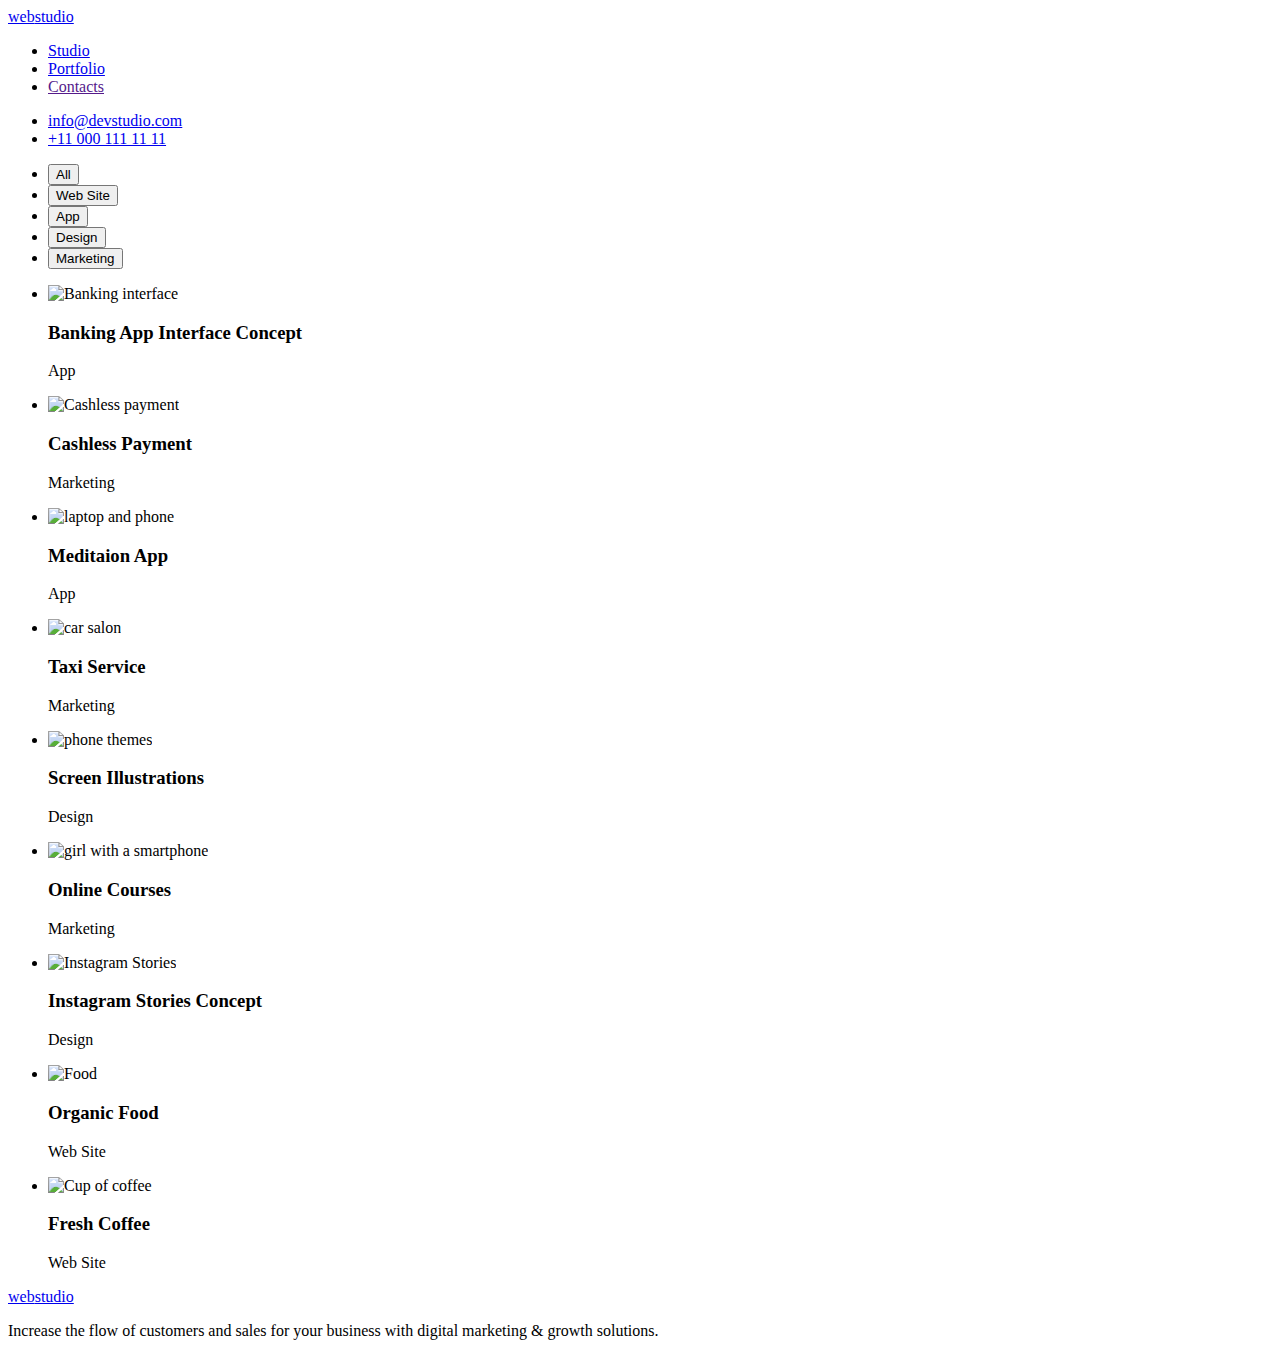
==== portfolio.html @ 108a59f2 "Add files via upload" ====
<!DOCTYPE html>
<html lang="en">
  <head>
    <meta charset="UTF-8" />
    <meta http-equiv="X-UA-Compatible" content="IE=edge" />
    <meta name="viewport" content="width=device-width, initial-scale=1.0" />
    <title>Portfolio</title>
    <link rel="stylesheet" href="css/style.css" />
    <link rel="preconnect" href="https://fonts.googleapis.com" />
    <link rel="preconnect" href="https://fonts.gstatic.com" crossorigin />
    <link
      href="https://fonts.googleapis.com/css2?family=Raleway:wght@700&family=Roboto:wght@400;500;700;900&display=swap"
      rel="stylesheet"
    />
  </head>
  <body>
    <header>
      <nav>
        <a href="./index.html" class="logo"
          ><span class="iris">web</span><span class="navy-blue">studio</span></a
        >
        <ul>
          <li><a href="./index.html" class="link">Studio</a></li>
          <li>
            <a href="./portfolio.html" class="link"
              ><span class="iris">Portfolio</span></a
            >
          </li>
          <li><a href="" class="link">Contacts</a></li>
        </ul>
      </nav>
      <ul>
        <li>
          <a href="mailto:info@devstudio.com" class="contacts"
            >info@devstudio.com</a
          >
        </li>
        <li>
          <a href="tel:+110001111111" class="contacts">+11 000 111 11 11</a>
        </li>
      </ul>
    </header>
    <main>
      <section>
        <ul class="projects-link">
          <li><button class="button-first" type="button">All</button></li>
          <li><button class="button" type="button">Web Site</button></li>
          <li><button class="button" type="button">App</button></li>
          <li><button class="button" type="button">Design</button></li>
          <li><button class="button" type="button">Marketing</button></li>
        </ul>
        <ul>
          <li>
            <img src="images/img8.jpg" alt="Banking interface" width="360" />
            <h3 class="card-title">Banking App Interface Concept</h3>
            <p>App</p>
          </li>
          <li>
            <img src="images/img9.jpg" alt="Cashless payment" />
            <h3 class="card-title">Cashless Payment</h3>
            <p>Marketing</p>
          </li>
          <li>
            <img src="images/img10.jpg" alt="laptop and phone" width="360" />
            <h3 class="card-title">Meditaion App</h3>
            <p>App</p>
          </li>
          <li>
            <img src="images/img11.jpg" alt="car salon" width="360" />
            <h3 class="card-title">Taxi Service</h3>
            <p>Marketing</p>
          </li>
          <li>
            <img src="images/img12.jpg" alt="phone themes" width="360" />
            <h3 class="card-title">Screen Illustrations</h3>
            <p>Design</p>
          </li>
          <li>
            <img
              src="images/img13.jpg"
              alt="girl with a smartphone"
              width="360"
            />
            <h3 class="card-title">Online Courses</h3>
            <p>Marketing</p>
          </li>
          <li>
            <img src="images/img14.jpg" alt="Instagram Stories" width="360" />
            <h3 class="card-title">Instagram Stories Concept</h3>
            <p>Design</p>
          </li>
          <li>
            <img src="images/img15.jpg" alt="Food" width="360" />
            <h3 class="card-title">Organic Food</h3>
            <p>Web Site</p>
          </li>
          <li>
            <img src="images/img16.jpg" alt="Cup of coffee" width="360" />
            <h3 class="card-title">Fresh Coffee</h3>
            <p>Web Site</p>
          </li>
        </ul>
      </section>
    </main>
    <footer class="foot">
      <a href="/index.html" class="logo"
        ><span class="iris">web</span><span class="foot-logo">studio</span></a
      >
      <p class="foot-text">
        Increase the flow of customers and sales for your business with digital
        marketing & growth solutions.
      </p>
    </footer>
  </body>
</html>
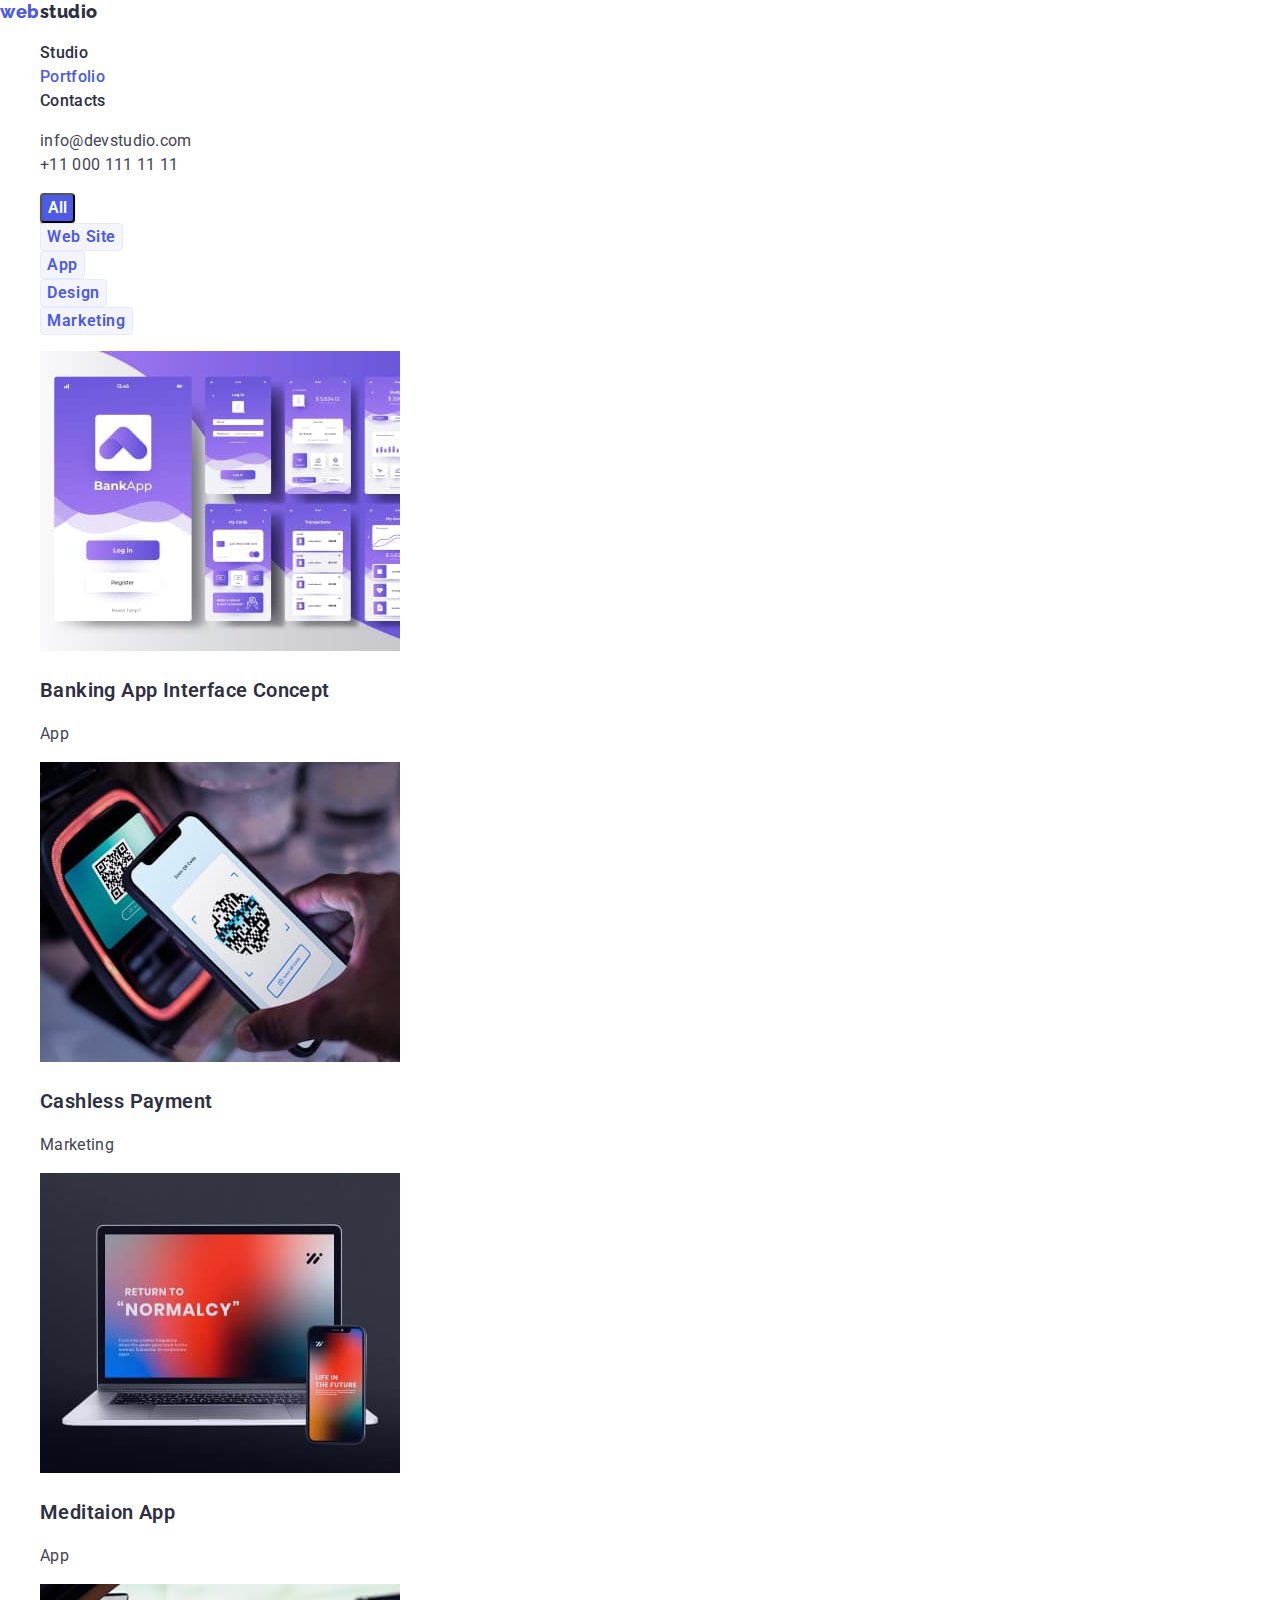
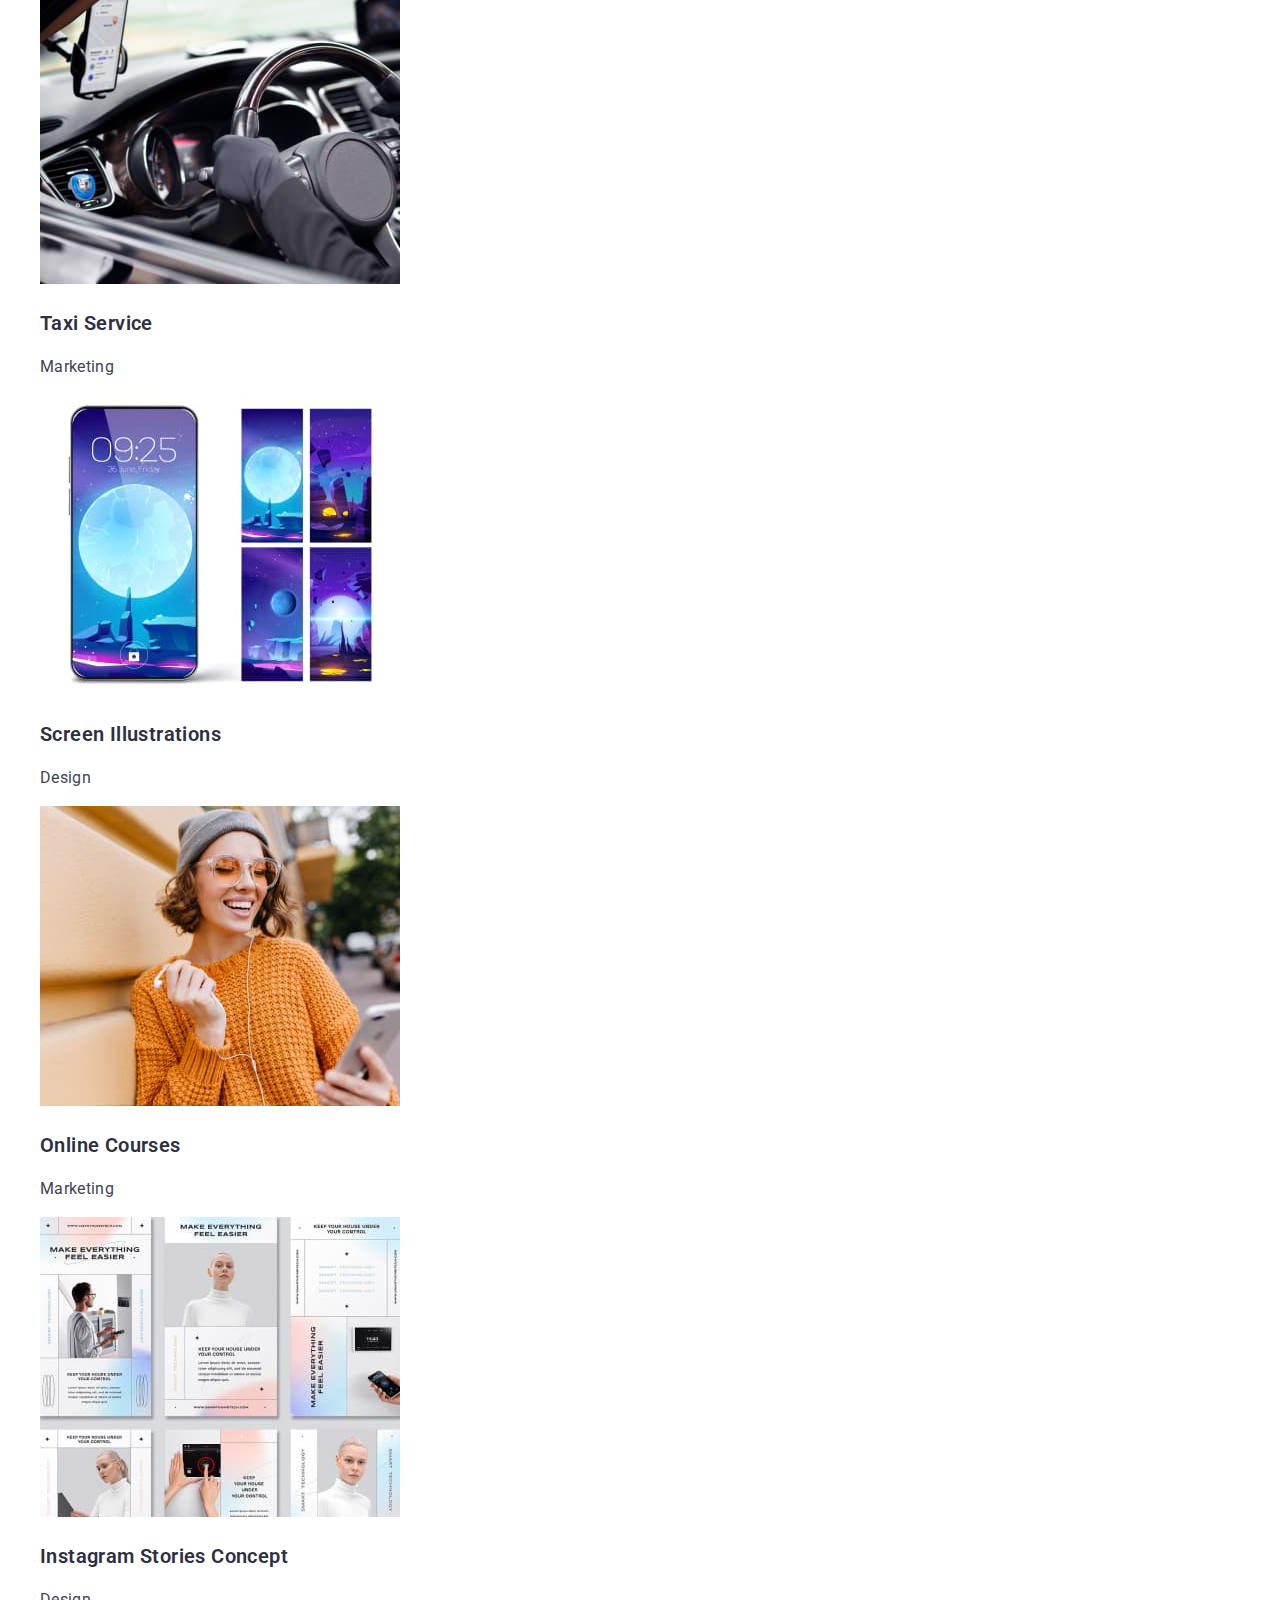
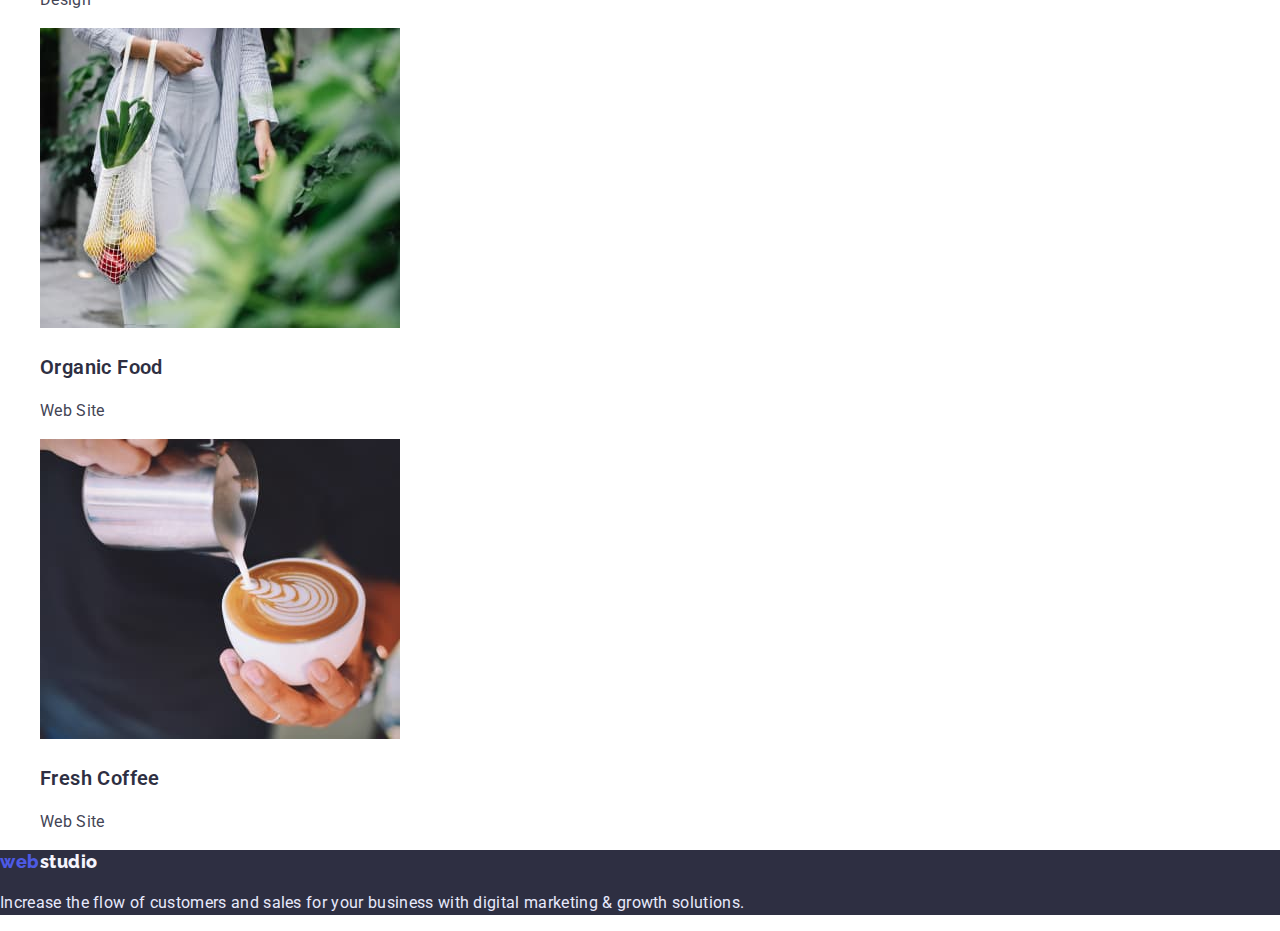
==== commit 209563f7: "нормалізація" ====
--- a/portfolio.html
+++ b/portfolio.html
@@ -5,13 +5,17 @@
     <meta http-equiv="X-UA-Compatible" content="IE=edge" />
     <meta name="viewport" content="width=device-width, initial-scale=1.0" />
     <title>Portfolio</title>
-    <link rel="stylesheet" href="css/style.css" />
     <link rel="preconnect" href="https://fonts.googleapis.com" />
     <link rel="preconnect" href="https://fonts.gstatic.com" crossorigin />
     <link
       href="https://fonts.googleapis.com/css2?family=Raleway:wght@700&family=Roboto:wght@400;500;700;900&display=swap"
       rel="stylesheet"
     />
+    <link
+      rel="stylesheet"
+      href="https://cdnjs.cloudflare.com/ajax/libs/modern-normalize/1.1.0/modern-normalize.min.css"
+    />
+    <link rel="stylesheet" href="css/style.css" />
   </head>
   <body>
     <header>
--- a/css/style.css
+++ b/css/style.css
@@ -0,0 +1,149 @@
+:root {
+  --color-text: #434455;
+  --color-primary-brand: #4D5AE5;
+  --color-dark: #2E2F42;
+  --color-white: #ffffff;
+  --color-light: #F4F4FD;
+  --color-accent: #E7E9FC;
+}
+
+body {
+  font-family: "Roboto", sans-serif;
+  font-style: normal;
+  font-weight: 400;
+  font-size: 16px;
+  line-height: 1.5;
+  letter-spacing: 0.02em;
+  color: var(--color-text);
+}
+
+ul {
+list-style-type: none;
+}
+
+.link {
+  font-weight: 500;
+  font-size: 16px;
+  line-height: 1.5;
+  letter-spacing: 0.02em;
+  color: var(--color-dark);
+  text-decoration: none;
+}
+
+.link:hover,
+.link:focus {
+  color: var(--color-text);
+}
+
+.link:active {
+  color: var(--color-primary-brand);
+}
+
+.logo {
+  font-family: "Raleway", sans-serif;
+  font-style: normal;
+  font-weight: 800;
+  font-size: 18px;
+  line-height: 1.33;
+  letter-spacing: 0.03em;
+  text-decoration: none;
+}
+
+.iris {
+  color: var(--color-primary-brand);
+}
+
+.navy-blue {
+  color: var(--color-dark);
+}
+
+.contacts {
+  color: var(--color-text);
+  text-decoration: none;
+}
+
+.hero {
+  background-color: var(--color-dark);
+  color: var(--color-white);
+}
+
+.button {
+  background-color: var(--color-light);
+  border: 1px solid var(--color-accent);
+  border-radius: 4px;
+  font-weight: 600;
+  font-size: 16px;
+  line-height: 1.5;
+  letter-spacing: 0.04em;
+  color: var(--color-primary-brand);
+  cursor: pointer;
+}
+
+.button:hover,
+.button:focus {
+  background-color: var(--color-primary-brand);
+  color: var(--color-white);
+  box-shadow: 0px 1px 6px rgba(46, 47, 66, 0.08), 0px 1px 1px rgba(46, 47, 66, 0.16), 0px 2px 1px rgba(46, 47, 66, 0.08);
+  border-radius: 4px;
+}
+
+.button-first {
+  background-color: var(--color-primary-brand);
+  box-shadow: 0px 3px 1px rgba(0, 0, 0, 0.1), 0px 2px 1px rgba(0, 0, 0, 0.08), 0px 2px 2px rgba(0, 0, 0, 0.12);
+  border-radius: 4px;
+  font-weight: 600;
+  font-size: 16px;
+  line-height: 1.5;
+  color: var(--color-white);
+  cursor: pointer;
+  
+}
+
+.button-service {
+  background-color: var(--color-primary-brand);
+  box-shadow: 0px 4px 4px rgba(0, 0, 0, 0.15);
+  border-radius: 4px;
+  font-weight: 600;
+  font-size: 16px;
+  line-height: 1.2;
+  color: var(--color-white);
+  cursor: pointer;
+}
+
+.button-service:hover,
+.button-service:focus {
+  background-color: var(--color-primary-brand);
+  box-shadow: 0px 1px 6px rgba(46, 47, 66, 0.08), 0px 1px 1px rgba(46, 47, 66, 0.16), 0px 2px 1px rgba(46, 47, 66, 0.08);
+  border-radius: 4px;
+}
+
+.button-service:active {
+  background-color: #404BBF;
+  box-shadow: 0px 4px 4px rgba(0, 0, 0, 0.15);
+  border-radius: 4px;
+}
+
+.card-title {
+  font-weight: 600;
+  font-size: 20px;
+  line-height: 1.2;
+  letter-spacing: 0.02em;
+  color: var(--color-dark);
+}
+
+.foot {
+  background-color: var(--color-dark);
+}
+
+.foot-logo {
+  font-family: 'Raleway';
+  font-weight: 800;
+  font-size: 18px;
+  line-height: 1.17;
+  letter-spacing: 0.03em;
+  color: var(--color-light);
+}
+
+.foot-text {
+  color: var(--color-accent);
+}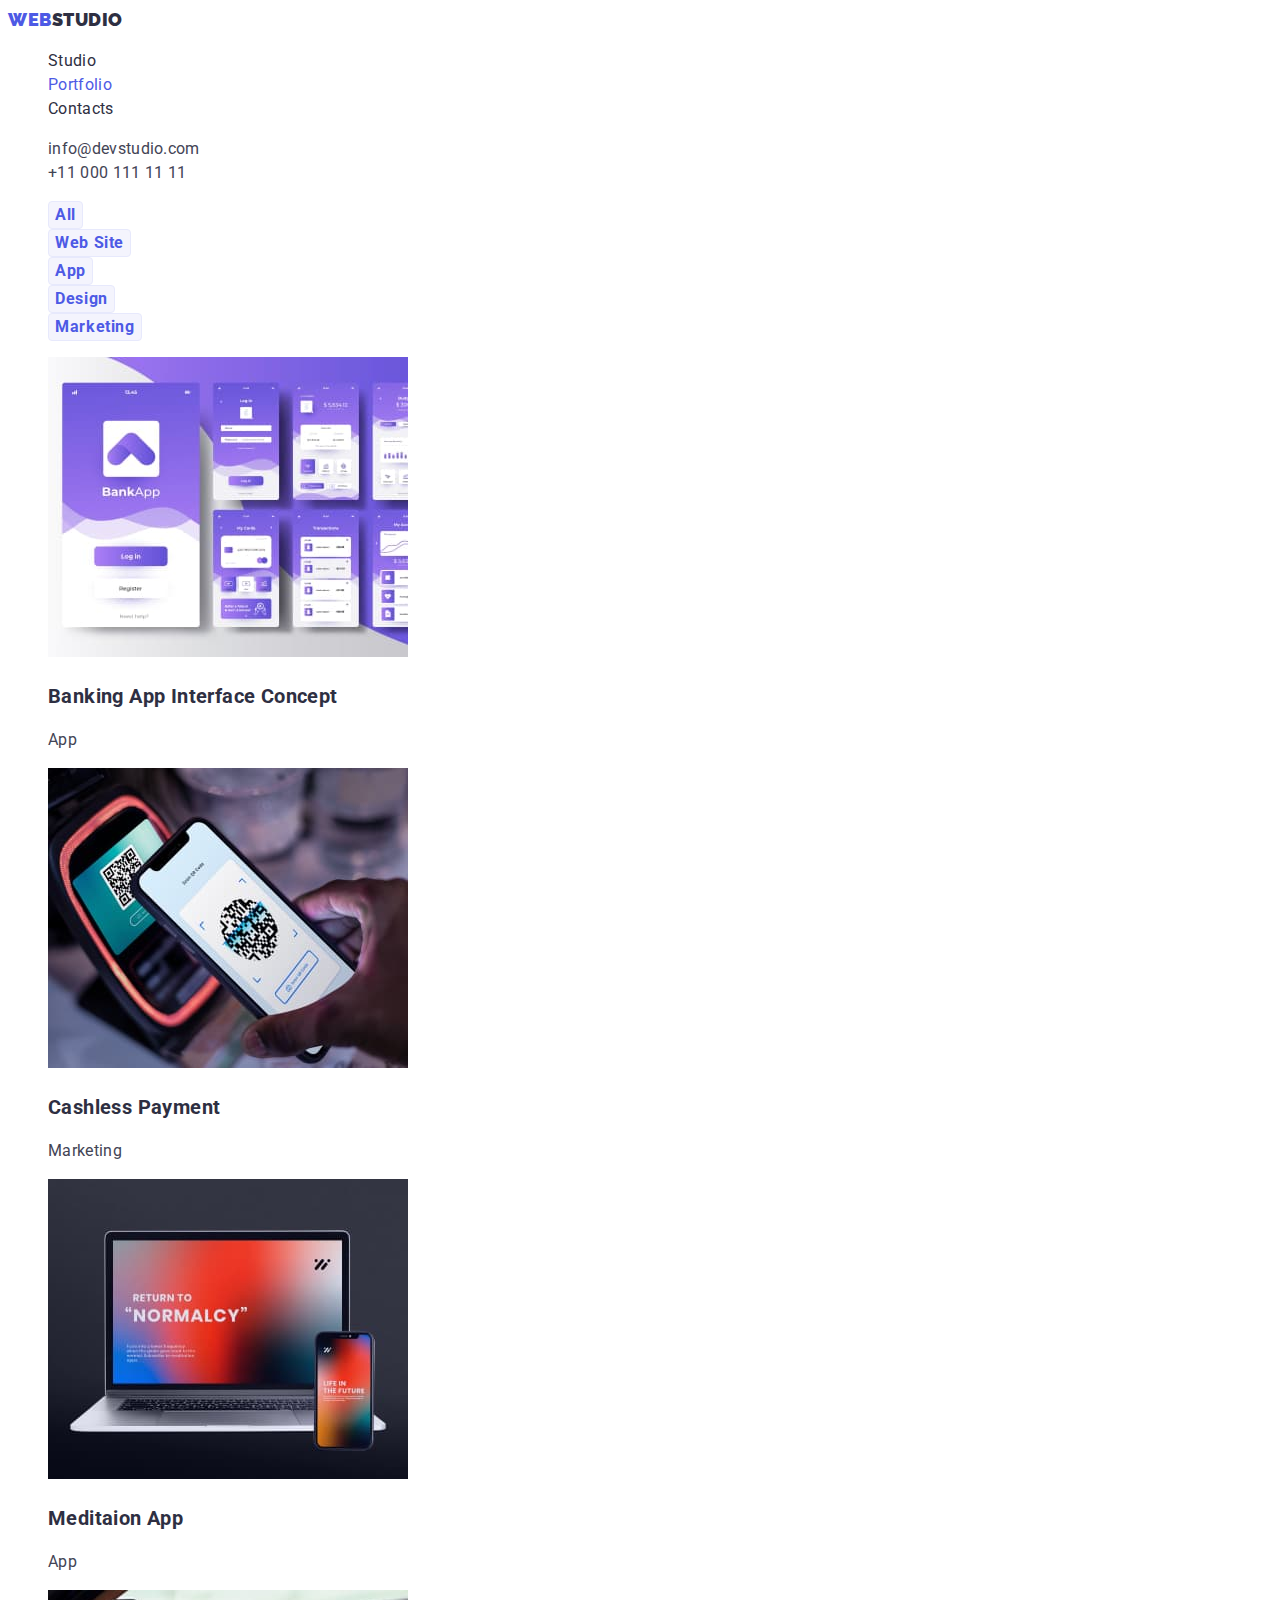
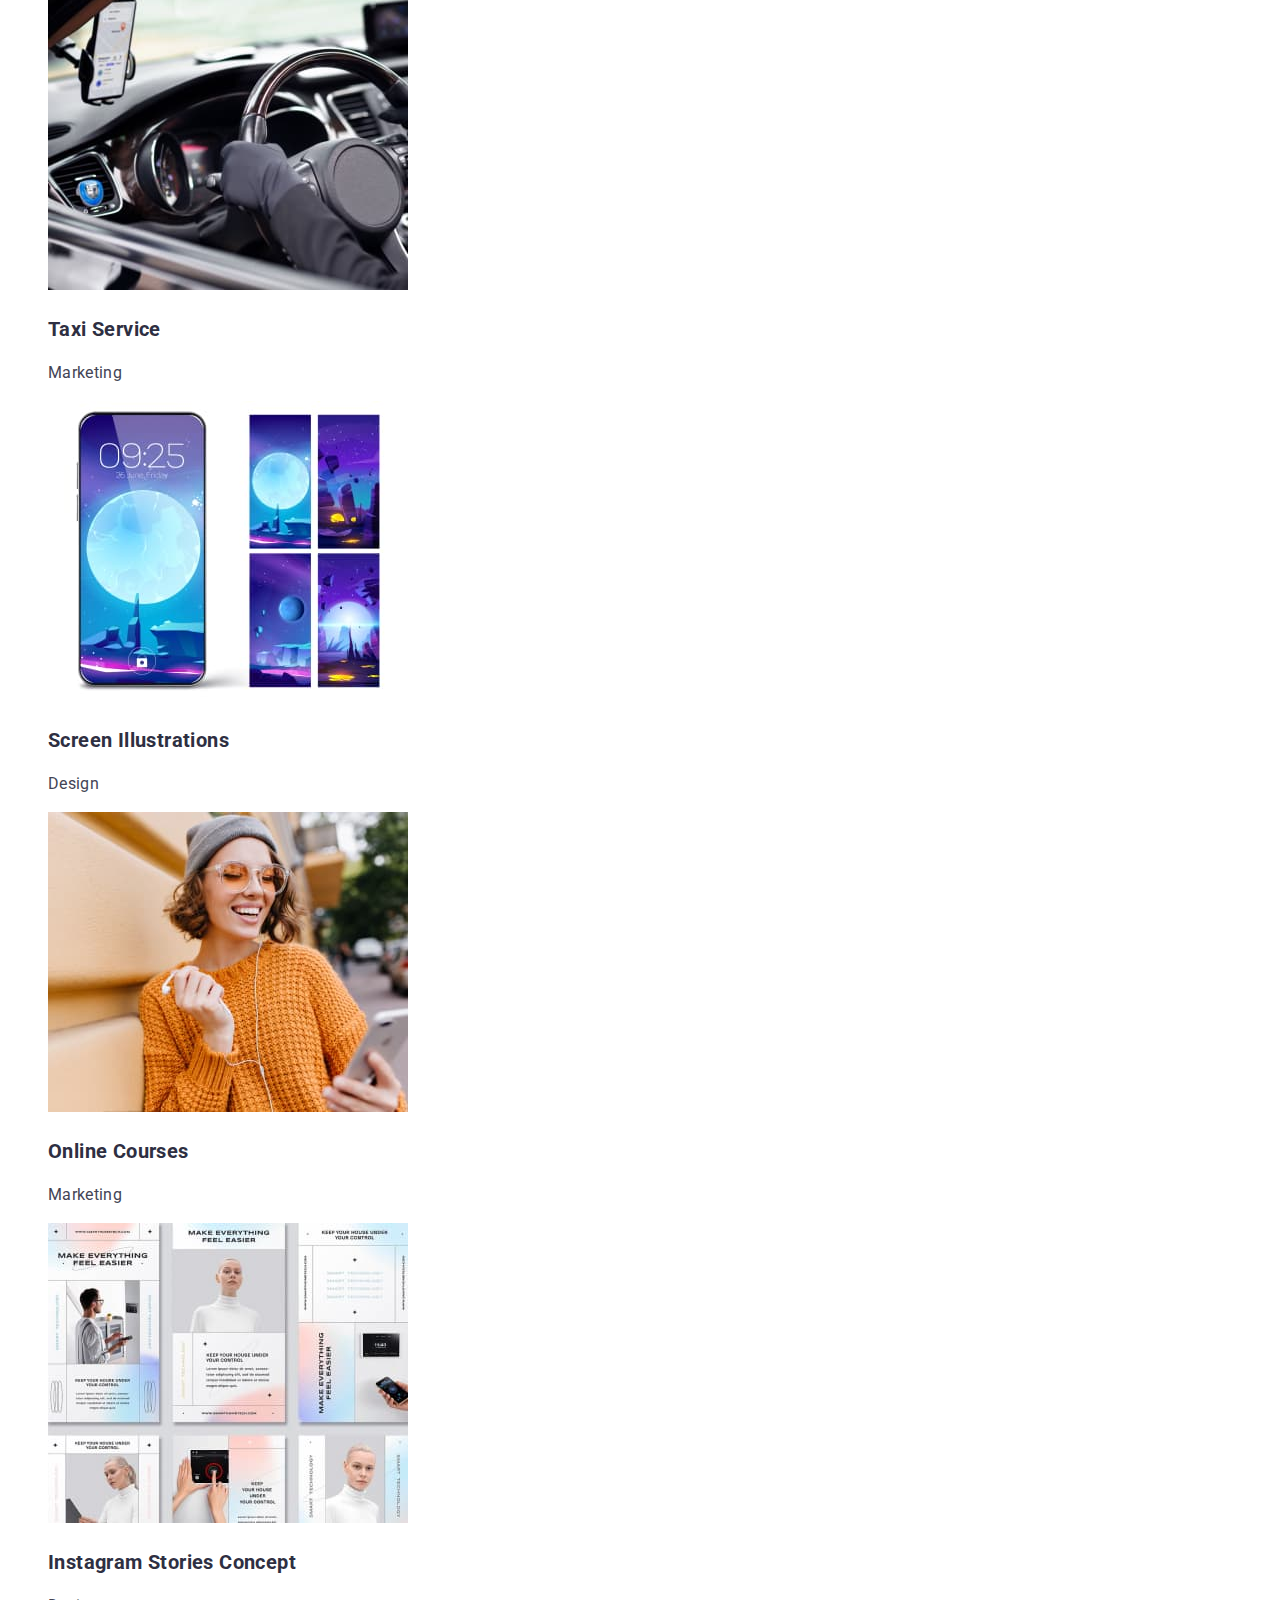
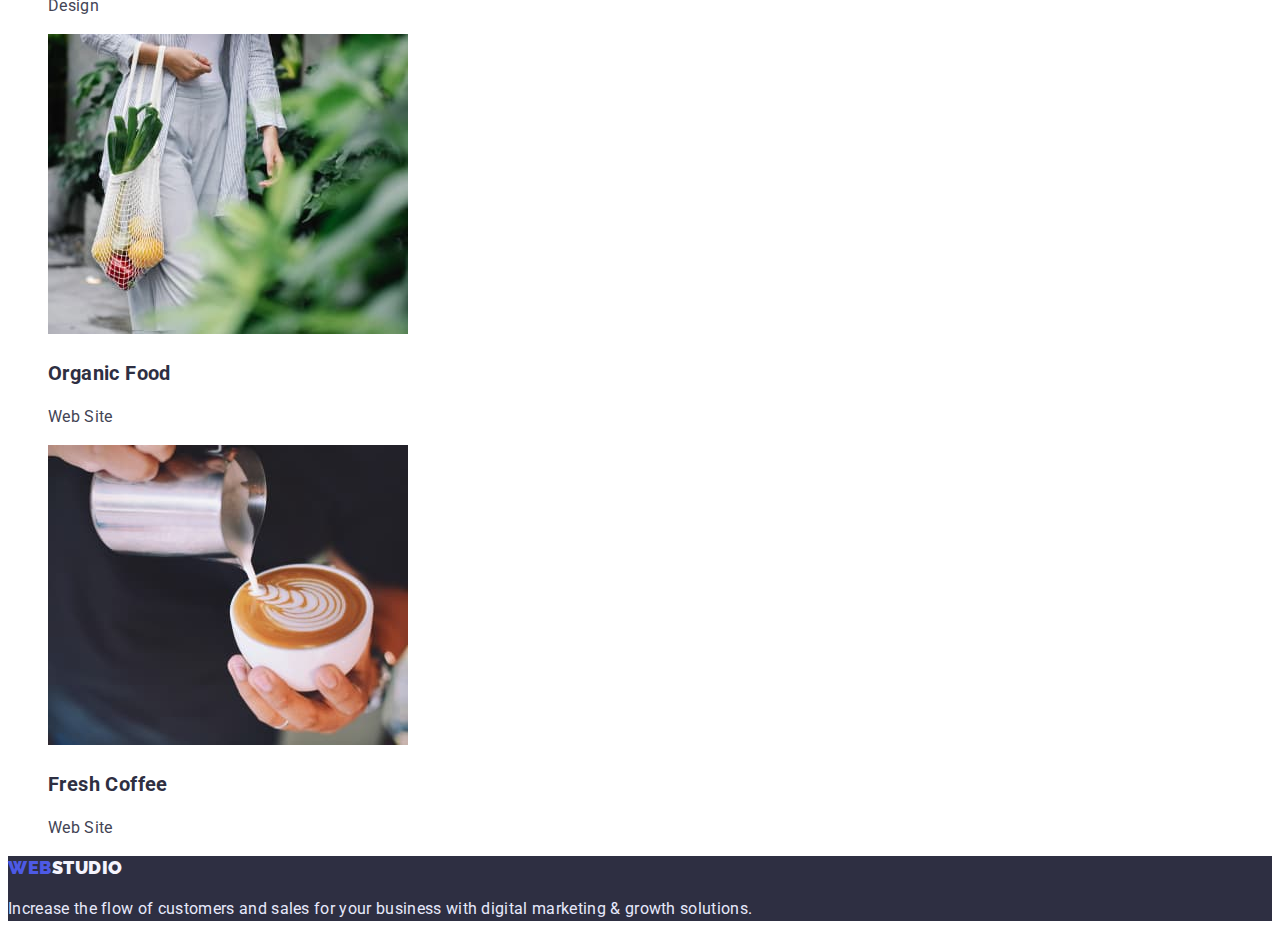
==== commit 351f992b: "копії з ДЗ 2" ====
--- a/portfolio.html
+++ b/portfolio.html
@@ -5,23 +5,19 @@
     <meta http-equiv="X-UA-Compatible" content="IE=edge" />
     <meta name="viewport" content="width=device-width, initial-scale=1.0" />
     <title>Portfolio</title>
+    <link rel="stylesheet" href="css/style.css" />
     <link rel="preconnect" href="https://fonts.googleapis.com" />
     <link rel="preconnect" href="https://fonts.gstatic.com" crossorigin />
     <link
       href="https://fonts.googleapis.com/css2?family=Raleway:wght@700&family=Roboto:wght@400;500;700;900&display=swap"
       rel="stylesheet"
     />
-    <link
-      rel="stylesheet"
-      href="https://cdnjs.cloudflare.com/ajax/libs/modern-normalize/1.1.0/modern-normalize.min.css"
-    />
-    <link rel="stylesheet" href="css/style.css" />
   </head>
   <body>
     <header>
       <nav>
         <a href="./index.html" class="logo"
-          ><span class="iris">web</span><span class="navy-blue">studio</span></a
+          ><span class="iris">Web</span><span class="navy-blue">Studio</span></a
         >
         <ul>
           <li><a href="./index.html" class="link">Studio</a></li>
@@ -30,7 +26,7 @@
               ><span class="iris">Portfolio</span></a
             >
           </li>
-          <li><a href="" class="link">Contacts</a></li>
+          <li><a href="#" class="link">Contacts</a></li>
         </ul>
       </nav>
       <ul>
@@ -46,8 +42,9 @@
     </header>
     <main>
       <section>
+        <h1 class="portfolio visually-hidden">Portfolio</h1>
         <ul class="projects-link">
-          <li><button class="button-first" type="button">All</button></li>
+          <li><button class="button" type="button">All</button></li>
           <li><button class="button" type="button">Web Site</button></li>
           <li><button class="button" type="button">App</button></li>
           <li><button class="button" type="button">Design</button></li>
@@ -108,7 +105,7 @@
     </main>
     <footer class="foot">
       <a href="/index.html" class="logo"
-        ><span class="iris">web</span><span class="foot-logo">studio</span></a
+        ><span class="iris">Web</span><span class="foot-logo">Studio</span></a
       >
       <p class="foot-text">
         Increase the flow of customers and sales for your business with digital
--- a/css/style.css
+++ b/css/style.css
@@ -9,8 +9,6 @@
 
 body {
   font-family: "Roboto", sans-serif;
-  font-style: normal;
-  font-weight: 400;
   font-size: 16px;
   line-height: 1.5;
   letter-spacing: 0.02em;
@@ -18,11 +16,11 @@
 }
 
 ul {
-list-style-type: none;
+  list-style-type: none;
 }
 
 .link {
-  font-weight: 500;
+  font-weight: 400;
   font-size: 16px;
   line-height: 1.5;
   letter-spacing: 0.02em;
@@ -42,11 +40,12 @@
 .logo {
   font-family: "Raleway", sans-serif;
   font-style: normal;
-  font-weight: 800;
+  font-weight: 900;
   font-size: 18px;
   line-height: 1.33;
   letter-spacing: 0.03em;
   text-decoration: none;
+  text-transform: uppercase;
 }
 
 .iris {
@@ -64,14 +63,35 @@
 
 .hero {
   background-color: var(--color-dark);
+}
+
+.text-hero {
+  font-weight: 700;
+  font-size: 56px;
+  line-height: 1.07;
+  letter-spacing: 0.02em;
   color: var(--color-white);
+}
+
+.visually-hidden {
+  position: absolute;
+  white-space: nowrap;
+  width: 1px;
+  height: 1px;
+  overflow: hidden;
+  border: 0;
+  padding: 0;
+  clip: rect(0 0 0 0);
+  clip-path: inset(50%);
+  margin: -1px;
 }
 
 .button {
   background-color: var(--color-light);
   border: 1px solid var(--color-accent);
   border-radius: 4px;
-  font-weight: 600;
+  font-family: "Roboto", sans-serif;
+  font-weight: 700;
   font-size: 16px;
   line-height: 1.5;
   letter-spacing: 0.04em;
@@ -87,23 +107,12 @@
   border-radius: 4px;
 }
 
-.button-first {
-  background-color: var(--color-primary-brand);
-  box-shadow: 0px 3px 1px rgba(0, 0, 0, 0.1), 0px 2px 1px rgba(0, 0, 0, 0.08), 0px 2px 2px rgba(0, 0, 0, 0.12);
-  border-radius: 4px;
-  font-weight: 600;
-  font-size: 16px;
-  line-height: 1.5;
-  color: var(--color-white);
-  cursor: pointer;
-  
-}
-
 .button-service {
   background-color: var(--color-primary-brand);
   box-shadow: 0px 4px 4px rgba(0, 0, 0, 0.15);
   border-radius: 4px;
-  font-weight: 600;
+  font-family: "Roboto", sans-serif;
+  font-weight: 700;
   font-size: 16px;
   line-height: 1.2;
   color: var(--color-white);
@@ -124,11 +133,22 @@
 }
 
 .card-title {
-  font-weight: 600;
+  font-weight: 700;
   font-size: 20px;
   line-height: 1.2;
   letter-spacing: 0.02em;
   color: var(--color-dark);
+}
+
+.section-title {
+  font-weight: 700;
+  font-size: 36px;
+  line-height: 1.11;
+  color: var(--color-dark);
+}
+
+.team {
+  background-color: var(--color-light);
 }
 
 .foot {
@@ -137,7 +157,7 @@
 
 .foot-logo {
   font-family: 'Raleway';
-  font-weight: 800;
+  font-weight: 900;
   font-size: 18px;
   line-height: 1.17;
   letter-spacing: 0.03em;
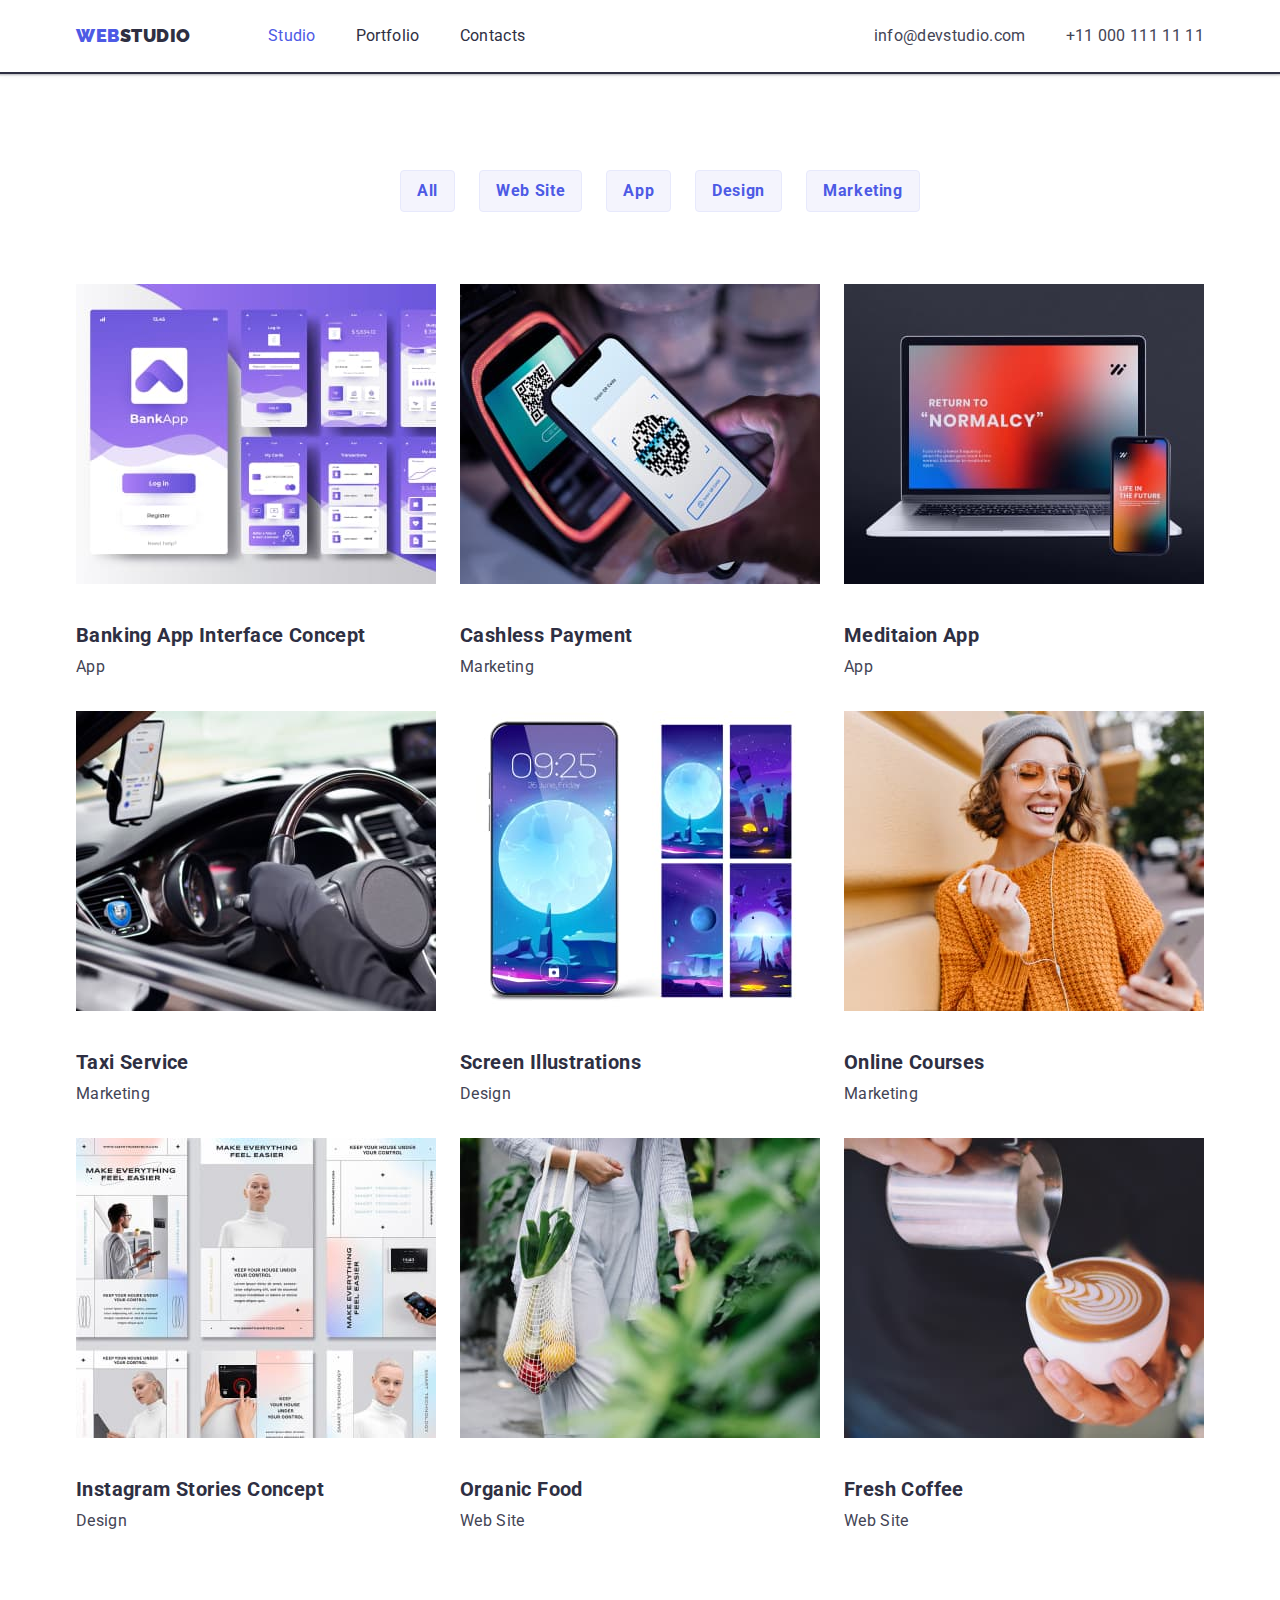
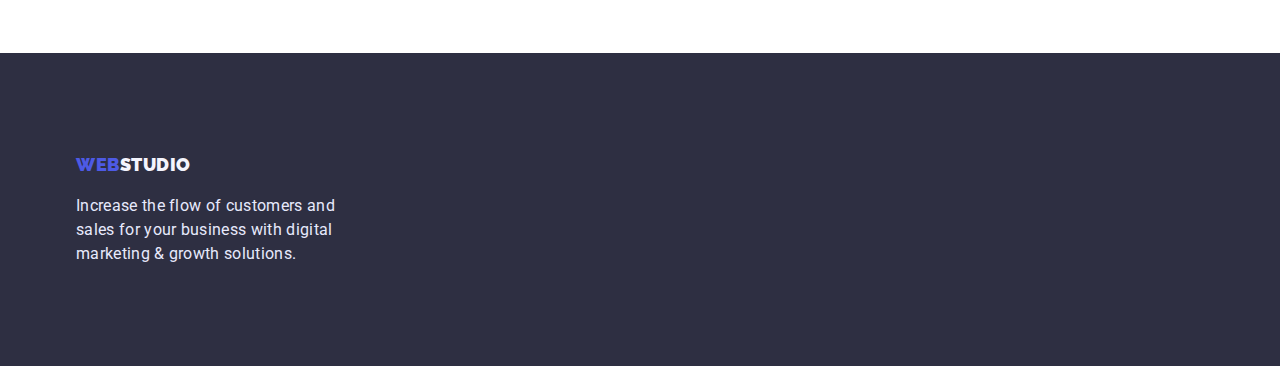
==== commit a205c942: "на перевірку модуль 3" ====
--- a/portfolio.html
+++ b/portfolio.html
@@ -14,103 +14,127 @@
     />
   </head>
   <body>
-    <header>
-      <nav>
-        <a href="./index.html" class="logo"
-          ><span class="iris">Web</span><span class="navy-blue">Studio</span></a
-        >
-        <ul>
-          <li><a href="./index.html" class="link">Studio</a></li>
-          <li>
-            <a href="./portfolio.html" class="link"
-              ><span class="iris">Portfolio</span></a
+    <header class="page-header">
+      <div class="container">
+        <div class="main-nav">
+          <nav class="site-nav">
+            <a href="./index.html" class="logo"
+              ><span class="iris">Web</span
+              ><span class="navy-blue">Studio</span></a
             >
-          </li>
-          <li><a href="#" class="link">Contacts</a></li>
-        </ul>
-      </nav>
-      <ul>
-        <li>
-          <a href="mailto:info@devstudio.com" class="contacts"
-            >info@devstudio.com</a
-          >
-        </li>
-        <li>
-          <a href="tel:+110001111111" class="contacts">+11 000 111 11 11</a>
-        </li>
-      </ul>
+            <ul class="menu-nav">
+              <li class="item">
+                <a href="./index.html" class="link"
+                  ><span class="iris">Studio</span></a
+                >
+              </li>
+              <li class="item">
+                <a href="./portfolio.html" class="link">Portfolio</a>
+              </li>
+              <li class="item"><a href="" class="link">Contacts</a></li>
+            </ul>
+          </nav>
+          <ul class="auth-nav">
+            <li class="item">
+              <a href="mailto:info@devstudio.com" class="contacts"
+                >info@devstudio.com</a
+              >
+            </li>
+            <li class="item">
+              <a href="tel:+110001111111" class="contacts">+11 000 111 11 11</a>
+            </li>
+          </ul>
+        </div>
+      </div>
     </header>
     <main>
       <section>
         <h1 class="portfolio visually-hidden">Portfolio</h1>
-        <ul class="projects-link">
-          <li><button class="button" type="button">All</button></li>
-          <li><button class="button" type="button">Web Site</button></li>
-          <li><button class="button" type="button">App</button></li>
-          <li><button class="button" type="button">Design</button></li>
-          <li><button class="button" type="button">Marketing</button></li>
-        </ul>
-        <ul>
-          <li>
-            <img src="images/img8.jpg" alt="Banking interface" width="360" />
-            <h3 class="card-title">Banking App Interface Concept</h3>
-            <p>App</p>
+        <ul class="portfolio-link">
+          <li class="control">
+            <button class="button" type="button">All</button>
           </li>
-          <li>
-            <img src="images/img9.jpg" alt="Cashless payment" />
-            <h3 class="card-title">Cashless Payment</h3>
-            <p>Marketing</p>
+          <li class="control">
+            <button class="button" type="button">Web Site</button>
           </li>
-          <li>
-            <img src="images/img10.jpg" alt="laptop and phone" width="360" />
-            <h3 class="card-title">Meditaion App</h3>
-            <p>App</p>
+          <li class="control">
+            <button class="button" type="button">App</button>
           </li>
-          <li>
-            <img src="images/img11.jpg" alt="car salon" width="360" />
-            <h3 class="card-title">Taxi Service</h3>
-            <p>Marketing</p>
+          <li class="control">
+            <button class="button" type="button">Design</button>
           </li>
-          <li>
-            <img src="images/img12.jpg" alt="phone themes" width="360" />
-            <h3 class="card-title">Screen Illustrations</h3>
-            <p>Design</p>
-          </li>
-          <li>
-            <img
-              src="images/img13.jpg"
-              alt="girl with a smartphone"
-              width="360"
-            />
-            <h3 class="card-title">Online Courses</h3>
-            <p>Marketing</p>
-          </li>
-          <li>
-            <img src="images/img14.jpg" alt="Instagram Stories" width="360" />
-            <h3 class="card-title">Instagram Stories Concept</h3>
-            <p>Design</p>
-          </li>
-          <li>
-            <img src="images/img15.jpg" alt="Food" width="360" />
-            <h3 class="card-title">Organic Food</h3>
-            <p>Web Site</p>
-          </li>
-          <li>
-            <img src="images/img16.jpg" alt="Cup of coffee" width="360" />
-            <h3 class="card-title">Fresh Coffee</h3>
-            <p>Web Site</p>
+          <li class="control">
+            <button class="button" type="button">Marketing</button>
           </li>
         </ul>
+        <div class="container">
+          <ul class="gallery">
+            <li class="gallery-item">
+              <img src="images/img8.jpg" alt="Banking interface" width="360" />
+              <h3 class="card-title">Banking App Interface Concept</h3>
+              <p>App</p>
+            </li>
+            <li class="gallery-item">
+              <img src="images/img9.jpg" alt="Cashless payment" />
+              <h3 class="card-title">Cashless Payment</h3>
+              <p>Marketing</p>
+            </li>
+            <li class="gallery-item">
+              <img src="images/img10.jpg" alt="laptop and phone" width="360" />
+              <h3 class="card-title">Meditaion App</h3>
+              <p>App</p>
+            </li>
+            <li class="gallery-item">
+              <img src="images/img11.jpg" alt="car salon" width="360" />
+              <h3 class="card-title">Taxi Service</h3>
+              <p>Marketing</p>
+            </li>
+            <li class="gallery-item">
+              <img src="images/img12.jpg" alt="phone themes" width="360" />
+              <h3 class="card-title">Screen Illustrations</h3>
+              <p>Design</p>
+            </li>
+            <li class="gallery-item">
+              <img
+                src="images/img13.jpg"
+                alt="girl with a smartphone"
+                width="360"
+              />
+              <h3 class="card-title">Online Courses</h3>
+              <p>Marketing</p>
+            </li>
+            <li class="gallery-item">
+              <img src="images/img14.jpg" alt="Instagram Stories" width="360" />
+              <h3 class="card-title">Instagram Stories Concept</h3>
+              <p>Design</p>
+            </li>
+            <li class="gallery-item">
+              <img src="images/img15.jpg" alt="Food" width="360" />
+              <h3 class="card-title">Organic Food</h3>
+              <p>Web Site</p>
+            </li>
+            <li class="gallery-item">
+              <img src="images/img16.jpg" alt="Cup of coffee" width="360" />
+              <h3 class="card-title">Fresh Coffee</h3>
+              <p>Web Site</p>
+            </li>
+          </ul>
+        </div>
       </section>
     </main>
     <footer class="foot">
-      <a href="/index.html" class="logo"
-        ><span class="iris">Web</span><span class="foot-logo">Studio</span></a
-      >
-      <p class="foot-text">
-        Increase the flow of customers and sales for your business with digital
-        marketing & growth solutions.
-      </p>
+      <div class="container">
+        <div class="coda">
+          <a href="/index.html" class="logo-daun"
+            ><span class="iris">Web</span
+            ><span class="foot-logo">Studio</span></a
+          >
+          <p class="foot-text">
+            Increase the flow of customers and sales for your business with
+            digital marketing & growth solutions.
+          </p>
+        </div>
+      </div>
     </footer>
   </body>
 </html>
--- a/css/style.css
+++ b/css/style.css
@@ -1,3 +1,21 @@
+html {
+  box-sizing: border-box;
+}
+
+ *, *::before, *::after {
+  box-sizing: inherit;
+}
+
+h1,
+h2,
+h3,
+h4,
+h5,
+h6,
+p {
+  margin: 0;
+}
+
 :root {
   --color-text: #434455;
   --color-primary-brand: #4D5AE5;
@@ -13,29 +31,71 @@
   line-height: 1.5;
   letter-spacing: 0.02em;
   color: var(--color-text);
-}
-
-ul {
-  list-style-type: none;
-}
-
-.link {
+  margin: 0;
+}
+
+.list {
+  padding: 0;
+  margin: 0;
+  list-style: none;
+}
+
+.container {
+  margin-left: auto;
+  margin-right: auto;
+  width: 1158px;
+  padding-left: 15px;
+  padding-right: 15px;
+}
+
+/* HEADER */
+.page-header {
+  border-bottom: 2px solid #2E2F42;
+  box-shadow: 0px 2px 1px rgba(46, 47, 66, 0.08), 0px 1px 1px rgba(46, 47, 66, 0.16), 0px 1px 6px rgba(46, 47, 66, 0.08);
+}
+
+.main-nav {
+  display: flex;
+  align-items: center;
+  justify-content: flex-end;
+}
+
+.site-nav {
+  display: flex;
+}
+
+.menu-nav {
+  padding: 0;
+  display: flex;
+  margin: 0;
+}
+
+.menu-nav .item:not(:last-child) {
+  margin-right: 40px;
+}
+
+.menu-nav .link {
   font-weight: 400;
   font-size: 16px;
   line-height: 1.5;
   letter-spacing: 0.02em;
   color: var(--color-dark);
   text-decoration: none;
-}
-
-.link:hover,
-.link:focus {
-  color: var(--color-text);
-}
-
-.link:active {
-  color: var(--color-primary-brand);
-}
+  display: block;
+  padding-top: 24px;
+  padding-bottom: 24px;
+}
+
+.auth-nav {
+  padding: 0;
+  margin: 0;
+  display: flex;
+  margin-left: auto;
+}
+
+.auth-nav .item+.item {
+  margin-left: 40px;
+} 
 
 .logo {
   font-family: "Raleway", sans-serif;
@@ -46,6 +106,62 @@
   letter-spacing: 0.03em;
   text-decoration: none;
   text-transform: uppercase;
+  margin-right: 77px;
+  /* border: 1px solid teal; */
+  text-align: center;
+  padding-top: 24px;
+}
+
+/* ----------------------------------------------------- */
+ul {
+  list-style-type: none;
+}
+
+.feature-list {
+  display: flex;
+  /* flex-wrap: wrap; багатостроковий флекс */
+  margin: 0;
+  padding: 0;
+  margin-bottom: 120px;
+  justify-content: space-between;
+}
+
+.feature-item {
+  width: 254px;
+}
+/* -------------------------------------------------- */
+.doing {
+  display: flex;
+  margin: 0;
+  padding: 0;
+  margin-bottom: 120px;
+  justify-content: space-between;
+}
+
+.grup {
+  padding-top: 120px;
+}
+
+.colleagues {
+  display: flex;
+  justify-content: space-between;
+  padding: 0;
+  margin: 0;
+
+  text-align: center;
+}
+
+.term {
+  padding-bottom: 120px;
+}
+/* -------------------------------------------- */
+.link:hover,
+.link:focus {
+  color: var(--color-text);
+}
+
+.link:active {
+  color: var(--color-primary-brand);
 }
 
 .iris {
@@ -57,12 +173,17 @@
 }
 
 .contacts {
+  display: flex;
   color: var(--color-text);
   text-decoration: none;
 }
 
+/* HERO */
 .hero {
   background-color: var(--color-dark);
+  text-align: center;
+  padding-top: 192px;
+  margin-bottom: 120px;
 }
 
 .text-hero {
@@ -71,6 +192,7 @@
   line-height: 1.07;
   letter-spacing: 0.02em;
   color: var(--color-white);
+  margin-bottom: 48px;
 }
 
 .visually-hidden {
@@ -97,6 +219,7 @@
   letter-spacing: 0.04em;
   color: var(--color-primary-brand);
   cursor: pointer;
+  padding: 8px 16px;
 }
 
 .button:hover,
@@ -117,6 +240,9 @@
   line-height: 1.2;
   color: var(--color-white);
   cursor: pointer;
+  padding: 16px 32px;
+  gap: 10px;
+  margin-bottom: 192px;
 }
 
 .button-service:hover,
@@ -138,13 +264,17 @@
   line-height: 1.2;
   letter-spacing: 0.02em;
   color: var(--color-dark);
+  margin-top: 32px;
+  margin-bottom: 8px;
 }
 
 .section-title {
   font-weight: 700;
   font-size: 36px;
   line-height: 1.11;
+  text-align: center;
   color: var(--color-dark);
+  margin-bottom: 72px;
 }
 
 .team {
@@ -166,4 +296,47 @@
 
 .foot-text {
   color: var(--color-accent);
+  padding-top: 16px;
+}
+
+.logo-daun {
+  font-family: "Raleway", sans-serif;
+  font-style: normal;
+  font-weight: 900;
+  font-size: 18px;
+  line-height: 1.33;
+  letter-spacing: 0.03em;
+  text-decoration: none;
+  text-transform: uppercase;
+  margin-bottom: 24px;
+}
+
+.coda {
+  width: 264px;
+  padding-top: 100px;
+  padding-bottom: 100px;
+}
+
+.portfolio-link {
+  display: flex;
+  justify-content: center;
+  margin-top: 96px;
+  margin-bottom: 72px;
+}
+
+.control:not(:last-child) {
+  margin-right: 24px;
+}
+
+.gallery {
+  display: flex;
+  flex-wrap: wrap;
+  column-gap: 24px;
+  row-gap: 32px;
+  margin-bottom: 120px;
+  padding: 0;
+}
+
+.gallery-item {
+  flex-basis: calc((100% - 48px) / 3);
 }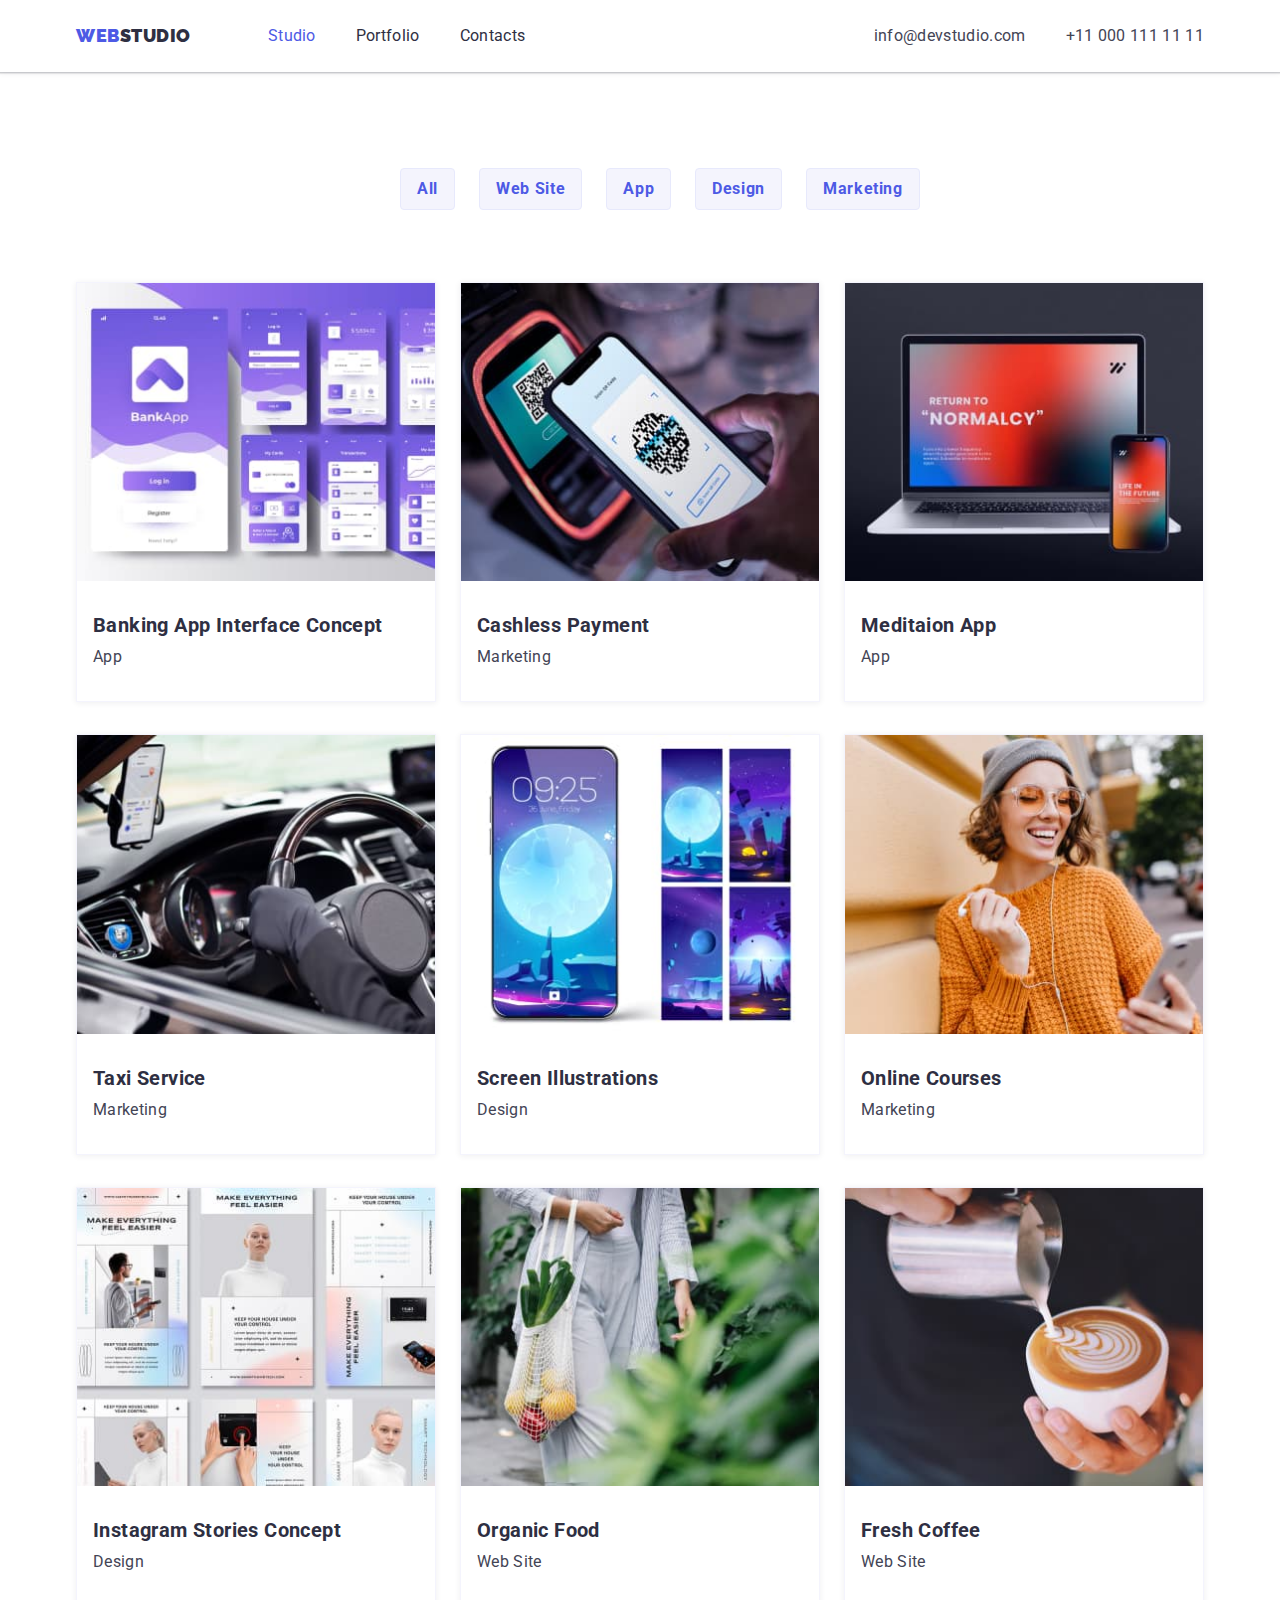
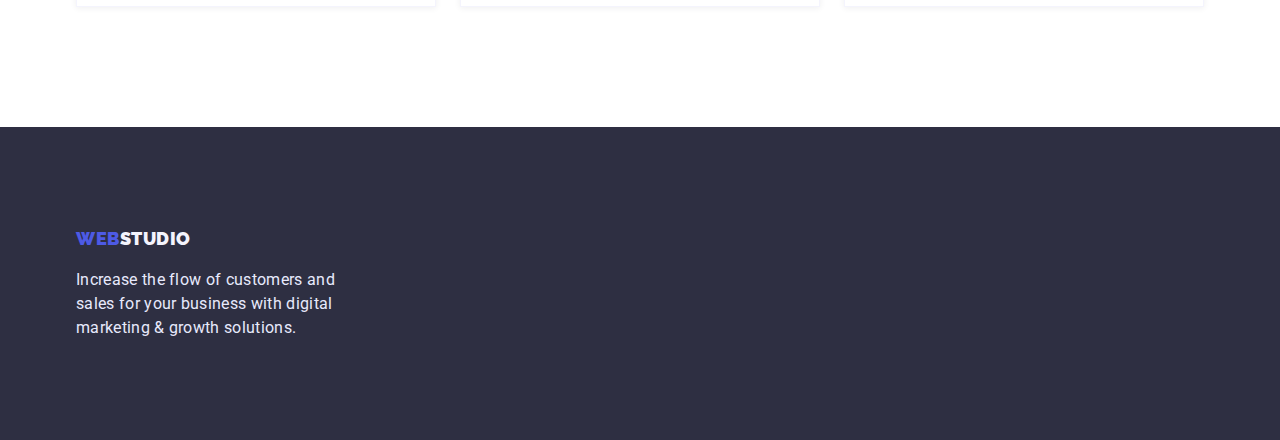
==== commit ebead823: "виправлення помилок 1 ДЗ 3" ====
--- a/portfolio.html
+++ b/portfolio.html
@@ -48,75 +48,123 @@
       </div>
     </header>
     <main>
-      <section>
-        <h1 class="portfolio visually-hidden">Portfolio</h1>
-        <ul class="portfolio-link">
-          <li class="control">
-            <button class="button" type="button">All</button>
-          </li>
-          <li class="control">
-            <button class="button" type="button">Web Site</button>
-          </li>
-          <li class="control">
-            <button class="button" type="button">App</button>
-          </li>
-          <li class="control">
-            <button class="button" type="button">Design</button>
-          </li>
-          <li class="control">
-            <button class="button" type="button">Marketing</button>
-          </li>
-        </ul>
+      <section class="portfolio">
         <div class="container">
+          <h1 class="portfolio visually-hidden">Portfolio</h1>
+          <ul class="portfolio-link">
+            <li class="control">
+              <button class="button" type="button">All</button>
+            </li>
+            <li class="control">
+              <button class="button" type="button">Web Site</button>
+            </li>
+            <li class="control">
+              <button class="button" type="button">App</button>
+            </li>
+            <li class="control">
+              <button class="button" type="button">Design</button>
+            </li>
+            <li class="control">
+              <button class="button" type="button">Marketing</button>
+            </li>
+          </ul>
           <ul class="gallery">
             <li class="gallery-item">
-              <img src="images/img8.jpg" alt="Banking interface" width="360" />
-              <h3 class="card-title">Banking App Interface Concept</h3>
-              <p>App</p>
+              <div class="gallery-card">
+                <img
+                  src="images/img8.jpg"
+                  alt="Banking interface"
+                  width="358"
+                />
+                <div class="gallery-text">
+                  <h3 class="card-title">Banking App Interface Concept</h3>
+                  <p>App</p>
+                </div>
+              </div>
             </li>
             <li class="gallery-item">
-              <img src="images/img9.jpg" alt="Cashless payment" />
-              <h3 class="card-title">Cashless Payment</h3>
-              <p>Marketing</p>
+              <div class="gallery-card">
+                <img src="images/img9.jpg" alt="Cashless payment" width="358" />
+                <div class="gallery-text">
+                  <h3 class="card-title">Cashless Payment</h3>
+                  <p>Marketing</p>
+                </div>
+              </div>
             </li>
             <li class="gallery-item">
-              <img src="images/img10.jpg" alt="laptop and phone" width="360" />
-              <h3 class="card-title">Meditaion App</h3>
-              <p>App</p>
+              <div class="gallery-card">
+                <img
+                  src="images/img10.jpg"
+                  alt="laptop and phone"
+                  width="358"
+                />
+                <div class="gallery-text">
+                  <h3 class="card-title">Meditaion App</h3>
+                  <p>App</p>
+                </div>
+              </div>
             </li>
             <li class="gallery-item">
-              <img src="images/img11.jpg" alt="car salon" width="360" />
-              <h3 class="card-title">Taxi Service</h3>
-              <p>Marketing</p>
+              <div class="gallery-card">
+                <img src="images/img11.jpg" alt="car salon" width="358" />
+                <div class="gallery-text">
+                  <h3 class="card-title">Taxi Service</h3>
+                  <p>Marketing</p>
+                </div>
+              </div>
             </li>
             <li class="gallery-item">
-              <img src="images/img12.jpg" alt="phone themes" width="360" />
-              <h3 class="card-title">Screen Illustrations</h3>
-              <p>Design</p>
+              <div class="gallery-card">
+                <img src="images/img12.jpg" alt="phone themes" width="358" />
+                <div class="gallery-text">
+                  <h3 class="card-title">Screen Illustrations</h3>
+                  <p>Design</p>
+                </div>
+              </div>
             </li>
             <li class="gallery-item">
-              <img
-                src="images/img13.jpg"
-                alt="girl with a smartphone"
-                width="360"
-              />
-              <h3 class="card-title">Online Courses</h3>
-              <p>Marketing</p>
+              <div class="gallery-card">
+                <img
+                  src="images/img13.jpg"
+                  alt="girl with a smartphone"
+                  width="358"
+                />
+                <div class="gallery-text">
+                  <h3 class="card-title">Online Courses</h3>
+                  <p>Marketing</p>
+                </div>
+              </div>
             </li>
             <li class="gallery-item">
-              <img src="images/img14.jpg" alt="Instagram Stories" width="360" />
-              <h3 class="card-title">Instagram Stories Concept</h3>
-              <p>Design</p>
+              <div class="gallery-card">
+                <img
+                  src="images/img14.jpg"
+                  alt="Instagram Stories"
+                  width="358"
+                />
+                <div class="gallery-text">
+                  <h3 class="card-title">Instagram Stories Concept</h3>
+                  <p>Design</p>
+                </div>
+              </div>
             </li>
             <li class="gallery-item">
-              <img src="images/img15.jpg" alt="Food" width="360" />
-              <h3 class="card-title">Organic Food</h3>
-              <p>Web Site</p>
+              <div class="gallery-card">
+                <img src="images/img15.jpg" alt="Food" width="358" />
+                <div class="gallery-text">
+                  <h3 class="card-title">Organic Food</h3>
+                  <p>Web Site</p>
+                </div>
+              </div>
             </li>
             <li class="gallery-item">
-              <img src="images/img16.jpg" alt="Cup of coffee" width="360" />
-              <h3 class="card-title">Fresh Coffee</h3>
-              <p>Web Site</p>
+              <div class="gallery-card">
+                <img src="images/img16.jpg" alt="Cup of coffee" width="358" />
+                <div class="gallery-text">
+                  <h3 class="card-title">Fresh Coffee</h3>
+                  <p>Web Site</p>
+                </div>
+              </div>
             </li>
           </ul>
         </div>
--- a/css/style.css
+++ b/css/style.css
@@ -34,6 +34,10 @@
   margin: 0;
 }
 
+img {
+  display: block;
+}
+
 .list {
   padding: 0;
   margin: 0;
@@ -50,7 +54,6 @@
 
 /* HEADER */
 .page-header {
-  border-bottom: 2px solid #2E2F42;
   box-shadow: 0px 2px 1px rgba(46, 47, 66, 0.08), 0px 1px 1px rgba(46, 47, 66, 0.16), 0px 1px 6px rgba(46, 47, 66, 0.08);
 }
 
@@ -119,10 +122,8 @@
 
 .feature-list {
   display: flex;
-  /* flex-wrap: wrap; багатостроковий флекс */
-  margin: 0;
-  padding: 0;
-  margin-bottom: 120px;
+  margin: 0;
+  padding: 0;
   justify-content: space-between;
 }
 
@@ -134,14 +135,9 @@
   display: flex;
   margin: 0;
   padding: 0;
-  margin-bottom: 120px;
   justify-content: space-between;
 }
 
-.grup {
-  padding-top: 120px;
-}
-
 .colleagues {
   display: flex;
   justify-content: space-between;
@@ -152,7 +148,7 @@
 }
 
 .term {
-  padding-bottom: 120px;
+  background-color: var(--color-white);
 }
 /* -------------------------------------------- */
 .link:hover,
@@ -183,16 +179,26 @@
   background-color: var(--color-dark);
   text-align: center;
   padding-top: 192px;
-  margin-bottom: 120px;
+  padding-bottom: 192px;
 }
 
 .text-hero {
+  max-width: 496px;
+  margin: 0 auto;
   font-weight: 700;
   font-size: 56px;
   line-height: 1.07;
   letter-spacing: 0.02em;
   color: var(--color-white);
   margin-bottom: 48px;
+}
+
+.advantages {
+  padding-top: 120px;
+}
+
+.services {
+  padding: 120px 0;
 }
 
 .visually-hidden {
@@ -242,7 +248,6 @@
   cursor: pointer;
   padding: 16px 32px;
   gap: 10px;
-  margin-bottom: 192px;
 }
 
 .button-service:hover,
@@ -264,7 +269,7 @@
   line-height: 1.2;
   letter-spacing: 0.02em;
   color: var(--color-dark);
-  margin-top: 32px;
+  margin-top: 0px;
   margin-bottom: 8px;
 }
 
@@ -279,10 +284,14 @@
 
 .team {
   background-color: var(--color-light);
+  padding-top: 120px;
+  padding-bottom: 120px;
 }
 
 .foot {
   background-color: var(--color-dark);
+  padding-top: 100px;
+  padding-bottom: 100px;
 }
 
 .foot-logo {
@@ -296,7 +305,7 @@
 
 .foot-text {
   color: var(--color-accent);
-  padding-top: 16px;
+  margin-top: 16px;
 }
 
 .logo-daun {
@@ -313,14 +322,17 @@
 
 .coda {
   width: 264px;
-  padding-top: 100px;
-  padding-bottom: 100px;
+}
+
+.portfolio {
+  padding-top: 96px;
+  padding-bottom: 120px;
 }
 
 .portfolio-link {
   display: flex;
   justify-content: center;
-  margin-top: 96px;
+  margin-top: 0;
   margin-bottom: 72px;
 }
 
@@ -333,10 +345,23 @@
   flex-wrap: wrap;
   column-gap: 24px;
   row-gap: 32px;
-  margin-bottom: 120px;
+  margin-top: 0;
+  margin-bottom: 0;
   padding: 0;
 }
 
 .gallery-item {
   flex-basis: calc((100% - 48px) / 3);
+}
+
+.gallery-text {
+  padding-top: 32px;
+  padding-bottom: 32px;
+  padding-left: 16px;
+}
+
+.gallery-card {
+  background-color: var(--color-white);
+  border: 0.5px solid #F4F4FD;
+  box-shadow: 0px 1px 6px rgba(46, 47, 66, 0.08);
 }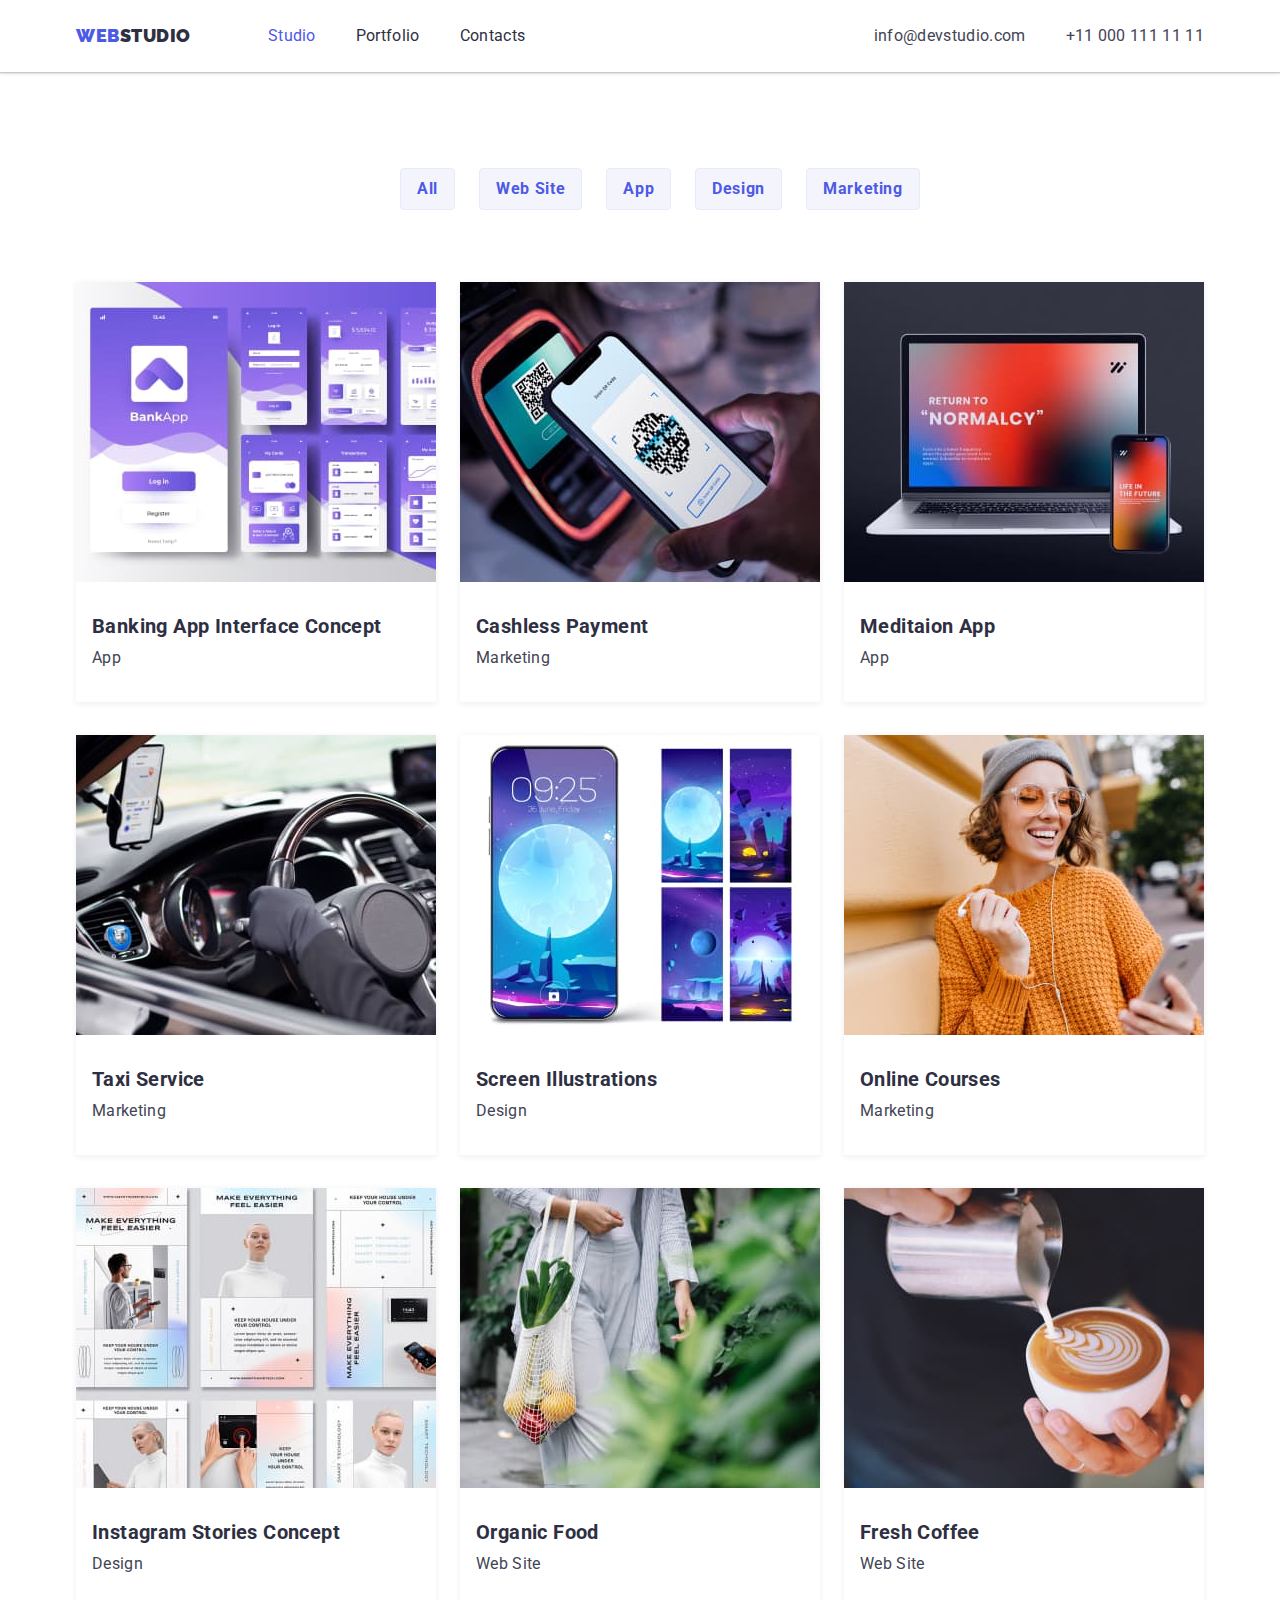
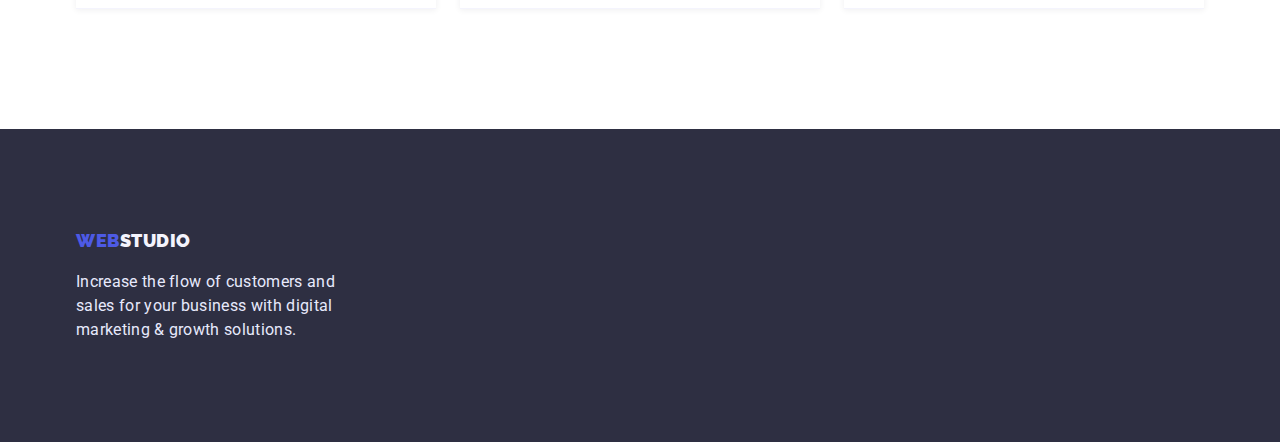
==== commit f1da0d30: "доопрацювання 2 ДЗ 3" ====
--- a/portfolio.html
+++ b/portfolio.html
@@ -74,7 +74,7 @@
                 <img
                   src="images/img8.jpg"
                   alt="Banking interface"
-                  width="358"
+                  width="360"
                 />
                 <div class="gallery-text">
                   <h3 class="card-title">Banking App Interface Concept</h3>
@@ -84,7 +84,7 @@
             </li>
             <li class="gallery-item">
               <div class="gallery-card">
-                <img src="images/img9.jpg" alt="Cashless payment" width="358" />
+                <img src="images/img9.jpg" alt="Cashless payment" width="360" />
                 <div class="gallery-text">
                   <h3 class="card-title">Cashless Payment</h3>
                   <p>Marketing</p>
@@ -96,7 +96,7 @@
                 <img
                   src="images/img10.jpg"
                   alt="laptop and phone"
-                  width="358"
+                  width="360"
                 />
                 <div class="gallery-text">
                   <h3 class="card-title">Meditaion App</h3>
@@ -106,7 +106,7 @@
             </li>
             <li class="gallery-item">
               <div class="gallery-card">
-                <img src="images/img11.jpg" alt="car salon" width="358" />
+                <img src="images/img11.jpg" alt="car salon" width="360" />
                 <div class="gallery-text">
                   <h3 class="card-title">Taxi Service</h3>
                   <p>Marketing</p>
@@ -115,7 +115,7 @@
             </li>
             <li class="gallery-item">
               <div class="gallery-card">
-                <img src="images/img12.jpg" alt="phone themes" width="358" />
+                <img src="images/img12.jpg" alt="phone themes" width="360" />
                 <div class="gallery-text">
                   <h3 class="card-title">Screen Illustrations</h3>
                   <p>Design</p>
@@ -127,7 +127,7 @@
                 <img
                   src="images/img13.jpg"
                   alt="girl with a smartphone"
-                  width="358"
+                  width="360"
                 />
                 <div class="gallery-text">
                   <h3 class="card-title">Online Courses</h3>
@@ -140,7 +140,7 @@
                 <img
                   src="images/img14.jpg"
                   alt="Instagram Stories"
-                  width="358"
+                  width="360"
                 />
                 <div class="gallery-text">
                   <h3 class="card-title">Instagram Stories Concept</h3>
@@ -150,7 +150,7 @@
             </li>
             <li class="gallery-item">
               <div class="gallery-card">
-                <img src="images/img15.jpg" alt="Food" width="358" />
+                <img src="images/img15.jpg" alt="Food" width="360" />
                 <div class="gallery-text">
                   <h3 class="card-title">Organic Food</h3>
                   <p>Web Site</p>
@@ -159,7 +159,7 @@
             </li>
             <li class="gallery-item">
               <div class="gallery-card">
-                <img src="images/img16.jpg" alt="Cup of coffee" width="358" />
+                <img src="images/img16.jpg" alt="Cup of coffee" width="360" />
                 <div class="gallery-text">
                   <h3 class="card-title">Fresh Coffee</h3>
                   <p>Web Site</p>
--- a/css/style.css
+++ b/css/style.css
@@ -147,6 +147,14 @@
   text-align: center;
 }
 
+.colleagues-title {
+  margin-bottom: 8px;
+}
+
+.colleagues-text {
+  padding: 32px 16px;
+}
+
 .term {
   background-color: var(--color-white);
 }
@@ -362,6 +370,6 @@
 
 .gallery-card {
   background-color: var(--color-white);
-  border: 0.5px solid #F4F4FD;
+  border-bottom: 0.5px solid #F4F4FD;
   box-shadow: 0px 1px 6px rgba(46, 47, 66, 0.08);
 }